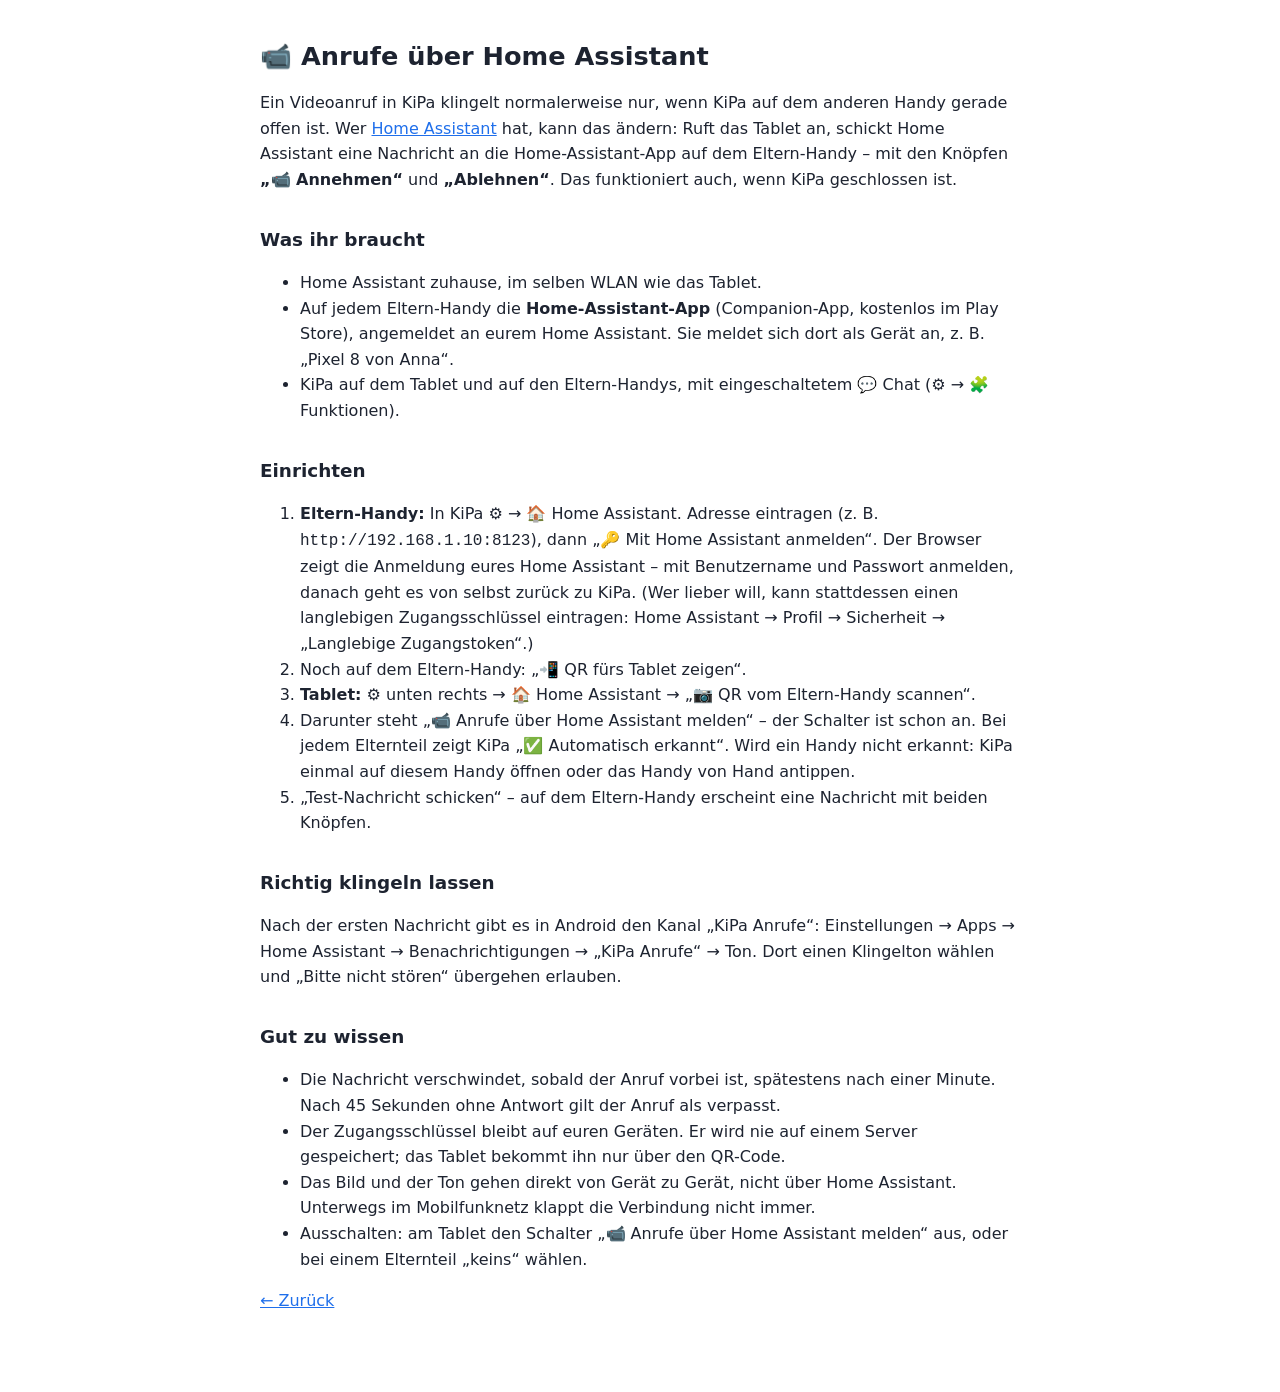
==== docs/anrufe.html @ 0bd25d4e "KiPa: guide for calls through Home Assistant, redirect_uri for the HA login Co-Authored-By: Claude O" ====
<!doctype html>
<html lang="de">
<head>
<meta charset="utf-8">
<meta name="viewport" content="width=device-width, initial-scale=1">
<title>Anrufe über Home Assistant – KiPa</title>
<link rel="stylesheet" href="style.css">
</head>
<body>
<main>
<h1>📹 Anrufe über Home Assistant</h1>
<p>Ein Videoanruf in KiPa klingelt normalerweise nur, wenn KiPa auf dem anderen Handy gerade offen ist. Wer
<a href="https://www.home-assistant.io/">Home Assistant</a> hat, kann das ändern: Ruft das Tablet an, schickt Home Assistant
eine Nachricht an die Home-Assistant-App auf dem Eltern-Handy – mit den Knöpfen <b>„📹 Annehmen“</b> und <b>„Ablehnen“</b>.
Das funktioniert auch, wenn KiPa geschlossen ist.</p>

<h2>Was ihr braucht</h2>
<ul>
  <li>Home Assistant zuhause, im selben WLAN wie das Tablet.</li>
  <li>Auf jedem Eltern-Handy die <b>Home-Assistant-App</b> (Companion-App, kostenlos im Play Store), angemeldet an eurem
    Home Assistant. Sie meldet sich dort als Gerät an, z. B. „Pixel 8 von Anna“.</li>
  <li>KiPa auf dem Tablet und auf den Eltern-Handys, mit eingeschaltetem 💬 Chat (⚙ → 🧩 Funktionen).</li>
</ul>

<h2>Einrichten</h2>
<ol>
  <li><b>Eltern-Handy:</b> In KiPa ⚙ → 🏠 Home Assistant. Adresse eintragen (z. B. <code>http://192.168.1.10:8123</code>), dann
    „🔑 Mit Home Assistant anmelden“. Der Browser zeigt die Anmeldung eures Home Assistant – mit Benutzername und Passwort
    anmelden, danach geht es von selbst zurück zu KiPa. (Wer lieber will, kann stattdessen einen langlebigen Zugangsschlüssel
    eintragen: Home Assistant → Profil → Sicherheit → „Langlebige Zugangstoken“.)</li>
  <li>Noch auf dem Eltern-Handy: „📲 QR fürs Tablet zeigen“.</li>
  <li><b>Tablet:</b> ⚙ unten rechts → 🏠 Home Assistant → „📷 QR vom Eltern-Handy scannen“.</li>
  <li>Darunter steht „📹 Anrufe über Home Assistant melden“ – der Schalter ist schon an. Bei jedem Elternteil zeigt KiPa
    „✅ Automatisch erkannt“. Wird ein Handy nicht erkannt: KiPa einmal auf diesem Handy öffnen oder das Handy von Hand
    antippen.</li>
  <li>„Test-Nachricht schicken“ – auf dem Eltern-Handy erscheint eine Nachricht mit beiden Knöpfen.</li>
</ol>

<h2>Richtig klingeln lassen</h2>
<p>Nach der ersten Nachricht gibt es in Android den Kanal „KiPa Anrufe“: Einstellungen → Apps → Home Assistant →
Benachrichtigungen → „KiPa Anrufe“ → Ton. Dort einen Klingelton wählen und „Bitte nicht stören“ übergehen erlauben.</p>

<h2>Gut zu wissen</h2>
<ul>
  <li>Die Nachricht verschwindet, sobald der Anruf vorbei ist, spätestens nach einer Minute. Nach 45 Sekunden ohne Antwort
    gilt der Anruf als verpasst.</li>
  <li>Der Zugangsschlüssel bleibt auf euren Geräten. Er wird nie auf einem Server gespeichert; das Tablet bekommt ihn nur
    über den QR-Code.</li>
  <li>Das Bild und der Ton gehen direkt von Gerät zu Gerät, nicht über Home Assistant. Unterwegs im Mobilfunknetz klappt die
    Verbindung nicht immer.</li>
  <li>Ausschalten: am Tablet den Schalter „📹 Anrufe über Home Assistant melden“ aus, oder bei einem Elternteil „keins“ wählen.</li>
</ul>

<p><a href="index.html">← Zurück</a></p>
</main>
</body>
</html>
---- docs/style.css ----
:root { --bg: #ffffff; --fg: #1d2330; --muted: #667085; --link: #1f6feb; }
@media (prefers-color-scheme: dark) { :root { --bg: #12161f; --fg: #e6e9ef; --muted: #98a2b3; --link: #6ea8fe; } }
body { margin: 0; background: var(--bg); color: var(--fg); font: 16px/1.6 system-ui, sans-serif; }
main { max-width: 760px; margin: 0 auto; padding: 24px 16px 64px; }
h1 { font-size: 1.6rem; line-height: 1.25; }
h2 { font-size: 1.15rem; margin-top: 2rem; }
a { color: var(--link); }
.muted { color: var(--muted); }
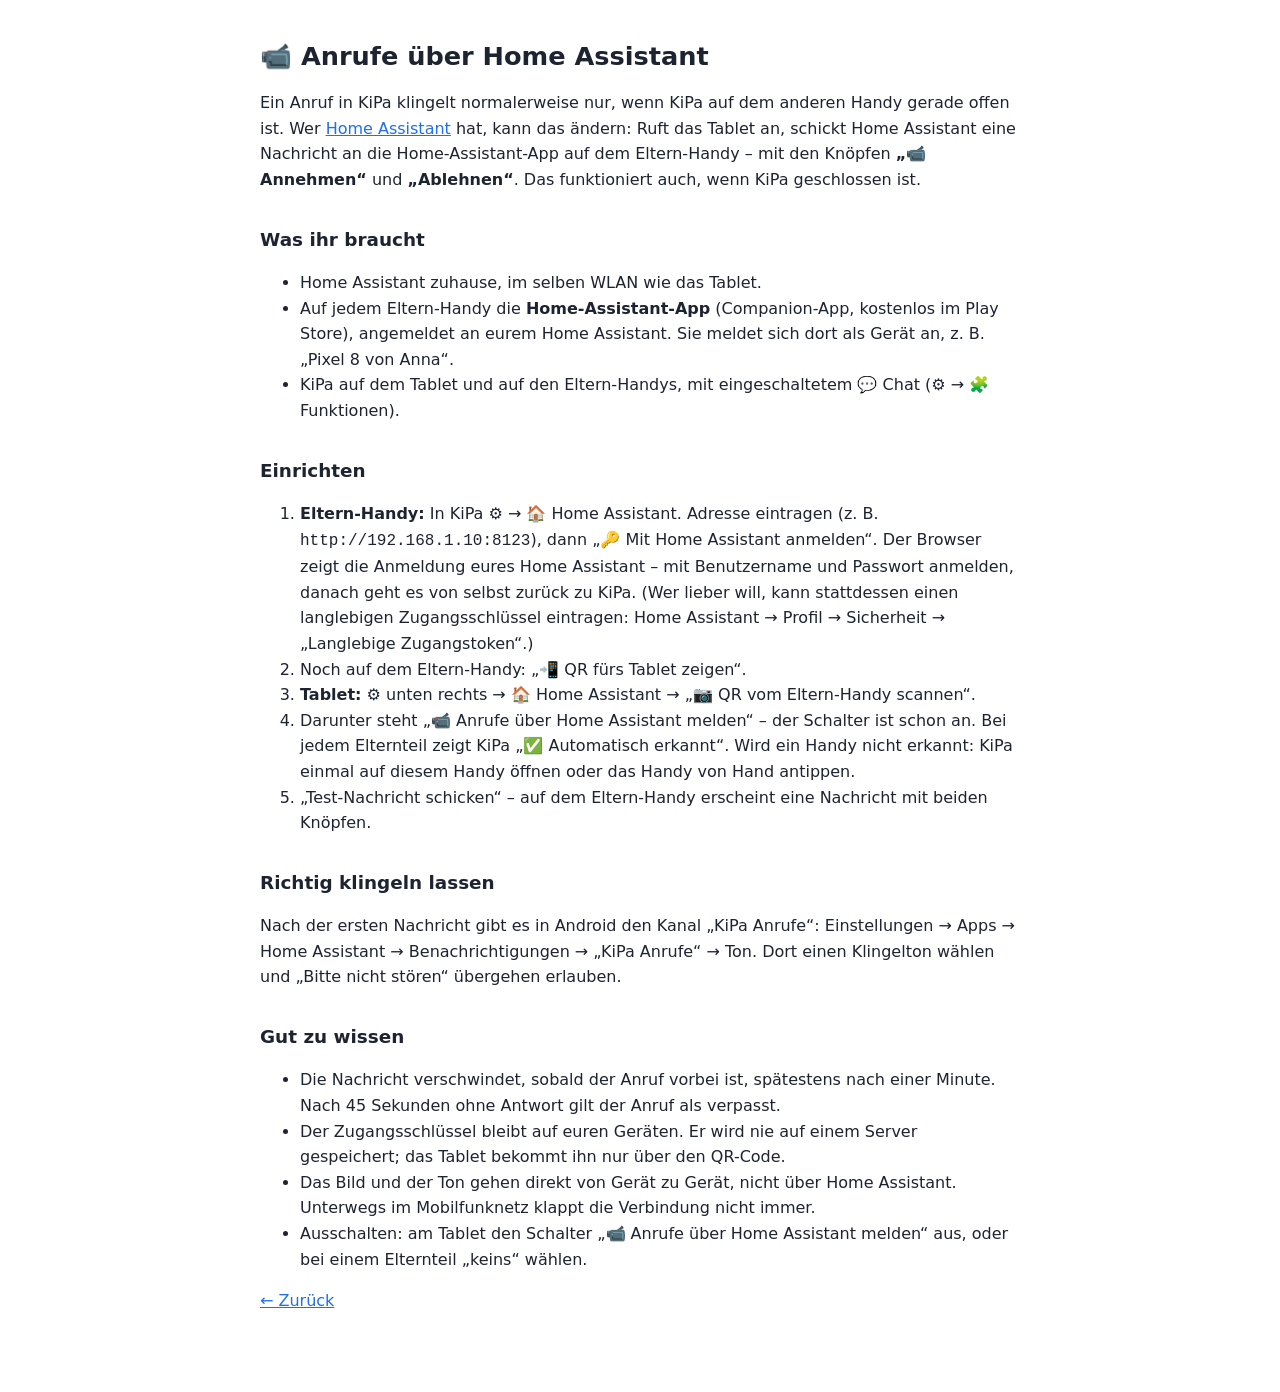
==== commit af0addf3: "Datenschutz Stand 25.11.: Sprachanrufe ohne Video, Notizen teilen, Wetter auf dem Eltern-Handy; anru" ====
--- a/docs/anrufe.html
+++ b/docs/anrufe.html
@@ -9,7 +9,7 @@
 <body>
 <main>
 <h1>📹 Anrufe über Home Assistant</h1>
-<p>Ein Videoanruf in KiPa klingelt normalerweise nur, wenn KiPa auf dem anderen Handy gerade offen ist. Wer
+<p>Ein Anruf in KiPa klingelt normalerweise nur, wenn KiPa auf dem anderen Handy gerade offen ist. Wer
 <a href="https://www.home-assistant.io/">Home Assistant</a> hat, kann das ändern: Ruft das Tablet an, schickt Home Assistant
 eine Nachricht an die Home-Assistant-App auf dem Eltern-Handy – mit den Knöpfen <b>„📹 Annehmen“</b> und <b>„Ablehnen“</b>.
 Das funktioniert auch, wenn KiPa geschlossen ist.</p>
